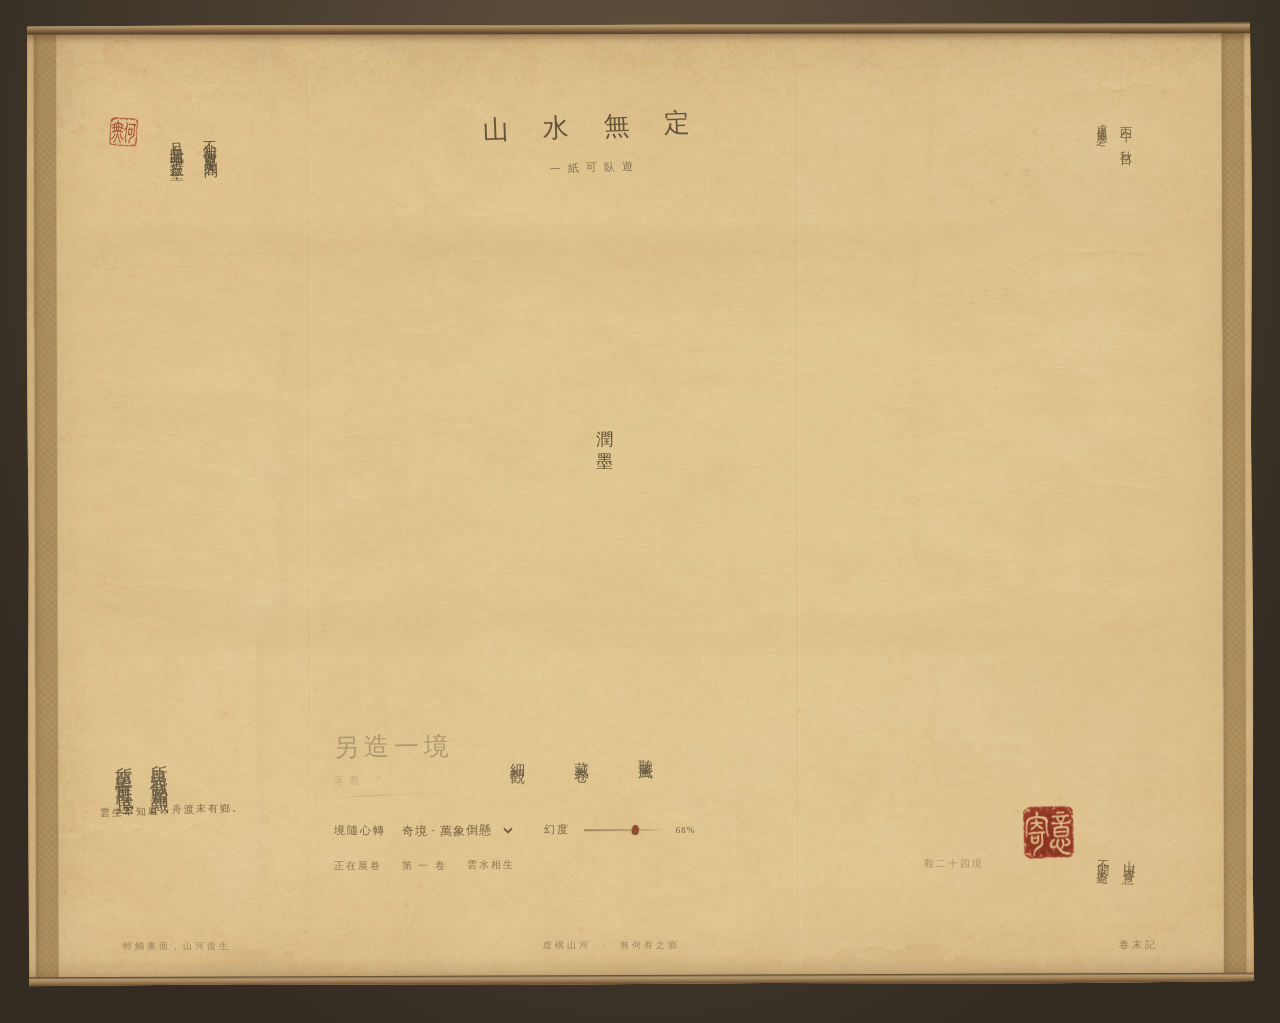
==== index.html @ b5330645 "Create ink scroll website and prepare GitHub Pages publishing" ====
<!doctype html>
<html lang="zh-CN">
<head>
<meta charset="utf-8"><meta name="viewport" content="width=device-width,initial-scale=1"><meta name="theme-color" content="#c9ad75">
<meta name="description" content="无何有之乡。一纸虚构山河，二十四境，同入一卷。"><title>無何有之鄉 · 虚构山河卷</title><link rel="stylesheet" href="style.css">
</head>
<body>
<main class="scroll-page">
  <div class="roller roller-top" aria-hidden="true"></div><div class="roller roller-bottom" aria-hidden="true"></div>
  <div class="silk-edge silk-left" aria-hidden="true"></div><div class="silk-edge silk-right" aria-hidden="true"></div>
  <header class="opening">
    <h1 class="sr-only">無何有之鄉 · 虚构山河卷</h1>
    <div class="opening-note"><span class="small-seal" aria-hidden="true"></span><p>不知何處是人間<br>且向此中尋丘壑</p></div>
    <div class="opening-title"><span>山 水 無 定</span><small>一紙可臥遊</small></div>
    <p class="opening-date">丙午　秋日<br><span>虛構地志之一</span></p>
  </header>
  <section class="artwork" aria-label="虚构山河长卷">
    <div class="canvas-wrap"><canvas id="landscape" width="3200" height="1200" tabindex="0" role="button" aria-label="水墨长卷，点击或按回车另造一境" aria-busy="true"></canvas><div id="transition-label" aria-live="polite">展 卷</div></div>
    <p id="load-error" role="alert" hidden></p>
  </section>
  <section class="closing">
    <div class="afterword"><p>所見皆似曾相識<br>所至皆無可抵達</p><span>雲生不知處，舟渡未有鄉。</span></div>
    <div class="interaction">
      <div class="actions" aria-label="观画操作"><button id="regenerate" disabled>另造一境<span>落墨 ↗</span></button><button id="inspect" disabled>細觀</button><button id="save" disabled>藏卷</button><button id="sound" aria-pressed="false">聽風<span>关闭</span></button></div>
      <div class="composition-tools" aria-label="下卷意境"><label for="mode">境隨心轉</label><select id="mode"><option value="wander">平遠 · 山水相續</option><option value="fold" selected>奇境 · 萬象倒懸</option><option value="rift">幻境 · 天地錯置</option></select><label class="range-label" for="intensity">幻度</label><input id="intensity" type="range" min="0" max="100" value="68"><output id="intensity-value" for="intensity">68%</output></div>
      <div class="quiet-status"><span id="state" role="status">正在展卷</span><span>第 <b id="generation">一</b> 卷</span><span id="composition-name">雲水相生</span><button id="grid" aria-pressed="false"><span>觀二十四境</span></button></div>
    </div>
    <div class="collector-note"><span class="collector-seal" aria-hidden="true"></span><p>山河寄意<br>不問來處</p></div>
  </section>
  <footer><span>輕觸畫面，山河復生</span><span>虛構山河　·　無何有之鄉</span><button id="work-note-toggle" aria-expanded="false" aria-controls="work-note">卷末記</button></footer>
  <p id="work-note" hidden>以《天書》似是而非之意，寄虛構山河於一紙。此為獨立數字作品，非古畫，亦非徐冰作品。水墨圖像由 AI 預先創作，展卷時依山勢、水脈與留白在本機重新造境。</p>
</main>
<dialog id="viewer" aria-labelledby="viewer-title"><div class="viewer-toolbar"><span id="viewer-title">展卷細觀 <small>原大後可左右滑動</small></span><div><button id="zoom-out">全卷</button><button id="zoom-in">原大 ＋</button><button id="viewer-close" aria-label="关闭细观">收卷 ×</button></div></div><div class="viewer-scroll"><img id="detail-image" alt="当前完整水墨画卷"></div></dialog>
<script src="assets/ink-library.js"></script><script src="assets/scroll-materials.js"></script><script src="app.js"></script>
</body></html>
---- style.css ----
:root{--ink:#453b2c;--faded:#86734e;--cinnabar:#883b28;--paper:#d9c18e;--paper-image:none;--seal-image:none;--font:'Kaiti SC',STKaiti,KaiTi,'Noto Serif CJK SC','Songti SC',SimSun,serif}
*{box-sizing:border-box}html{min-width:300px}body{margin:0;color:var(--ink);font-family:var(--font);background:#3d3427;background-image:radial-gradient(ellipse at 50% 20%,#655540 0%,#342c23 80%);padding:24px 0 38px}button,select{font-family:inherit;color:inherit}button{border:0;background:none;cursor:pointer;font-size:15px;padding:9px 7px;letter-spacing:3px}button:disabled{opacity:.32;cursor:wait}button:hover{color:var(--cinnabar)}button:focus-visible,select:focus-visible,canvas:focus-visible{outline:1px dashed #8e4931;outline-offset:7px}.sr-only{position:absolute;width:1px;height:1px;overflow:hidden;clip-path:inset(50%);white-space:nowrap}
.scroll-page{position:relative;isolation:isolate;width:calc(100% - 54px);max-width:1900px;margin:0 auto;min-height:96vh;padding:0 4.8% 30px;background-color:var(--paper);background-image:linear-gradient(90deg,#6c482328,#e4cc8b00 6%,#f5db9b06 47%,#76522419),var(--paper-image);background-size:100% 100%,100% 100%;box-shadow:0 4px 3px #0006,0 18px 45px #0007,inset 0 0 60px #764b2830;border-top:7px solid #8e7150;border-bottom:9px solid #765b3d;transform:rotate(-.16deg);clip-path:polygon(.12% .1%,18% 0,40% .13%,69% 0,86% .1%,99.86% 0,100% 18%,99.85% 43%,100% 65%,99.9% 89%,100% 99.8%,82% 100%,61% 99.88%,39% 100%,17% 99.85%,.08% 100%,0 75%,.13% 54%,0 32%)}
.scroll-page:before{content:'';position:absolute;inset:0;pointer-events:none;z-index:5;background:linear-gradient(180deg,#4f341f36,transparent 18px,transparent calc(100% - 28px),#5a3c242b),linear-gradient(90deg,transparent 22.9%,#63401f0a 23%,#fff0b213 23.12%,transparent 23.3%,transparent 62.7%,#62422510 62.8%,#ffe3a313 62.9%,transparent 63.15%);box-shadow:inset 0 0 2px #63411a77}
.silk-edge{position:absolute;top:0;bottom:0;width:22px;z-index:-1;opacity:.65;background-color:#977847;background-image:repeating-linear-gradient(45deg,#d8bc7828 0 1px,transparent 1px 5px),repeating-linear-gradient(-45deg,#4d3e2224 0 1px,transparent 1px 5px);box-shadow:inset 2px 0 5px #4a331e66,0 0 0 1px #5c452b33}.silk-left{left:8px}.silk-right{right:8px}
.opening{position:relative;height:190px;display:flex;align-items:center;justify-content:space-between;padding:30px 1.8% 0}.opening-note{display:flex;gap:19px;transform:rotate(-1.5deg);align-items:end;opacity:.85}.opening-note p{writing-mode:vertical-rl;line-height:2.4;letter-spacing:4px;font-size:14px;margin:0}.small-seal{display:block;width:33px;height:35px;background-image:var(--seal-image);background-size:300% 200%;background-position:0 0;transform:rotate(5deg);mix-blend-mode:multiply;opacity:.8;margin-bottom:12px}.opening-title{margin:15px 0 0 -12%;transform:rotate(-2deg);text-align:center}.opening-title>span{font-size:26px;letter-spacing:14px;opacity:.8;filter:url('#ink-rough')}.opening-title small{display:block;font-size:11px;letter-spacing:7px;margin-top:16px;opacity:.6}.opening-date{font-size:12px;letter-spacing:4px;line-height:2.1;writing-mode:vertical-rl;transform:rotate(1deg);color:#75613f;margin:0 3% 0 0}.opening-date span{font-size:10px;letter-spacing:3px;margin-right:8px}
.artwork{position:relative;margin:8px -2.4% 0;transform:rotate(.2deg)}.canvas-wrap{position:relative;aspect-ratio:8/3;cursor:crosshair}canvas{display:block;width:100%;height:100%;background:transparent}#transition-label{position:absolute;left:46%;top:45%;writing-mode:vertical-rl;font-size:17px;letter-spacing:9px;color:#5a4731;pointer-events:none;text-shadow:0 0 14px #e4cd9c,0 0 25px #e4cd9c}#transition-label:empty{display:none}#load-error{font-size:12px;color:var(--cinnabar);text-align:center}
.closing{display:flex;justify-content:space-between;align-items:center;gap:35px;margin:38px 1.5% 0}.afterword{transform:rotate(-2.1deg);min-width:135px}.afterword p{writing-mode:vertical-rl;font-size:18px;letter-spacing:5px;line-height:1.95;margin:0 10px 0 0;opacity:.75}.afterword>span{display:block;font-size:10px;letter-spacing:2px;color:#7e6845;margin:18px 0 0 -7px;white-space:nowrap}.interaction{margin:22px 0 0 5%;flex:1;max-width:650px}.actions{display:flex;align-items:center;gap:29px;transform:rotate(-.5deg)}#regenerate{position:relative;font-size:25px;letter-spacing:5px;line-height:1.2;padding:13px 17px 10px 0;white-space:nowrap}#regenerate:after{content:'';position:absolute;bottom:1px;left:1px;width:92%;height:1px;background:linear-gradient(90deg,#785f3b00,#785f3b90 20%,#785f3b18 83%,transparent);transform:rotate(-2deg)}#regenerate span{display:block;font-size:10px;letter-spacing:5px;text-align:left;margin-top:12px;opacity:.6}.actions>button:not(#regenerate){writing-mode:vertical-rl;min-height:62px;font-size:15px;letter-spacing:6px;padding:4px 8px;opacity:.78;transform:rotate(1deg)}#sound span{font-size:9px;letter-spacing:2px;opacity:.6;margin-right:4px}.composition-tools{display:flex;align-items:center;gap:12px;margin:25px 0 0;font-size:11px;flex-wrap:wrap;color:#76603e}.composition-tools label{letter-spacing:2px}.composition-tools select{border:0;background:transparent;font-size:12px;letter-spacing:1px;padding:4px 8px 4px 0;cursor:pointer;max-width:175px}.range-label{margin-left:16px}.composition-tools input{width:78px;accent-color:#7e5a39;cursor:pointer;height:12px}.composition-tools output{font-size:9px;letter-spacing:1px;min-width:25px}.quiet-status{display:flex;align-items:center;gap:20px;color:#8c7550;font-size:10px;letter-spacing:2px;margin:16px 0 0}.quiet-status b{font-weight:400}.quiet-status button{font-size:10px;letter-spacing:2px;padding:0;margin-left:auto;opacity:.65}.collector-note{display:flex;align-items:end;gap:12px;transform:rotate(3deg);margin-right:3%;align-self:end;padding-bottom:6px}.collector-note p{writing-mode:vertical-rl;font-size:12px;letter-spacing:4px;line-height:2.2;margin:0;color:#7a6442}.collector-seal{display:block;width:58px;height:62px;background-image:var(--seal-image);background-size:300% 200%;background-position:100% 100%;mix-blend-mode:multiply;opacity:.85;transform:rotate(-5deg)}
footer{display:flex;justify-content:space-between;gap:20px;margin:65px 3% 0;color:#8c7550;font-size:9px;letter-spacing:3px;align-items:center;opacity:.8}footer span:nth-child(2){margin-right:12%}footer button{font-size:10px;letter-spacing:3px;color:#846c47;padding:2px}#work-note{max-width:550px;margin:23px 4% 0 auto;font-size:11px;letter-spacing:1px;line-height:2.2;color:#806846}
dialog{width:96vw;max-width:1900px;padding:0;background:#d9c18e;border:8px solid #957345;color:var(--ink);box-shadow:0 20px 90px #0008}dialog::backdrop{background:#231c13db;backdrop-filter:blur(5px)}.viewer-toolbar{display:flex;align-items:center;justify-content:space-between;padding:9px 22px;font-size:14px;background:var(--paper-image);background-size:cover}.viewer-toolbar small{color:#806947;font-size:10px;margin-left:18px}.viewer-toolbar button{font-size:12px;margin-left:15px}.viewer-scroll{max-height:82vh;overflow:auto;touch-action:pan-x pan-y}.viewer-scroll img{display:block;width:100%;height:auto}
@media(min-width:1700px){.opening{height:220px}.closing{margin-top:48px}}
@media(max-width:1000px){.closing{gap:18px}.actions{gap:18px}.interaction{margin-left:2%}.collector-note{margin-right:0}.composition-tools{gap:7px}.range-label{margin-left:5px}.composition-tools select{max-width:160px}.quiet-status{gap:12px}.afterword p{font-size:16px}.collector-seal{width:45px;height:48px}.opening-title{margin-left:-3%}}
@media(max-width:700px){body{padding:12px 0 20px}.scroll-page{width:calc(100% - 18px);padding:0 5.2% 23px;min-height:96vh;border-top-width:5px;border-bottom-width:6px}.silk-edge{width:9px}.silk-left{left:3px}.silk-right{right:3px}.opening{height:155px;padding:20px 3% 0}.opening-note{gap:10px}.opening-note p{font-size:10px;letter-spacing:3px;line-height:2}.small-seal{width:24px;height:26px;margin-bottom:4px}.opening-title{margin:23px 0 0 -7%}.opening-title>span{font-size:19px;letter-spacing:5px}.opening-title small{font-size:8px;letter-spacing:3px;margin-top:10px}.opening-date{font-size:9px;letter-spacing:3px;margin:0}.opening-date span{font-size:8px;letter-spacing:2px}.artwork{margin:9px -3.8% 0}.canvas-wrap{aspect-ratio:8/3}.closing{margin:27px 2% 0;display:grid;grid-template-columns:1fr 1fr;gap:25px 5px}.interaction{grid-column:1/-1;grid-row:1;margin:0 5px}.actions{justify-content:space-between;gap:10px}#regenerate{font-size:23px;letter-spacing:4px;padding-top:5px}#regenerate span{font-size:8px;letter-spacing:4px}.actions>button:not(#regenerate){font-size:13px;letter-spacing:4px;min-height:52px;padding:4px}#sound span{font-size:8px}.composition-tools{font-size:10px;margin-top:19px;gap:4px}.composition-tools label{letter-spacing:1px}.composition-tools select{font-size:10px;max-width:130px;padding-right:2px}.composition-tools input{width:48px}.composition-tools output{font-size:8px;min-width:20px}.range-label{margin-left:auto}.quiet-status{font-size:8px;gap:9px;letter-spacing:1px;margin-top:16px}.quiet-status button{font-size:8px;letter-spacing:1px}.afterword{min-width:0;margin:5px 0 0 12px}.afterword p{font-size:14px;letter-spacing:3px;line-height:2}.afterword>span{font-size:7px;letter-spacing:1px;margin-top:12px}.collector-note{justify-self:end;margin-right:7px;padding-bottom:20px}.collector-note p{font-size:10px;letter-spacing:3px}.collector-seal{width:44px;height:47px}footer{margin:35px 3% 0;font-size:7px;letter-spacing:1px;gap:8px}footer span:nth-child(2){display:none}footer button{font-size:8px;letter-spacing:2px}#work-note{font-size:10px;margin:18px 5px 0}.viewer-toolbar{padding:8px;font-size:11px;gap:10px}.viewer-toolbar small{display:none}.viewer-toolbar button{font-size:10px;margin-left:4px;padding:7px 3px;letter-spacing:1px}dialog{width:98vw;border-width:4px}#transition-label{font-size:10px;letter-spacing:5px}}
.scroll-page{background-image:linear-gradient(rgba(218,205,174,.66),rgba(218,205,174,.66)),linear-gradient(90deg,#6c482328,transparent 6%,#f5db9b06 47%,#76522419),var(--paper-image)}
.canvas-wrap{-webkit-mask-image:linear-gradient(180deg,transparent,#000 7%,#000 93%,transparent),linear-gradient(90deg,transparent,#000 4%,#000 96%,transparent);mask-image:linear-gradient(180deg,transparent,#000 7%,#000 93%,transparent),linear-gradient(90deg,transparent,#000 4%,#000 96%,transparent);-webkit-mask-composite:source-in;mask-composite:intersect}
.roller{position:absolute;left:0;right:0;height:11px;z-index:8;background:linear-gradient(180deg,#55412d,#b29a6f 22%,#aa8b60 37%,#795a39 72%,#513d29);box-shadow:0 3px 7px #593c2866}.roller-top{top:-1px;transform:rotate(.1deg)}.roller-bottom{bottom:-1px;transform:rotate(-.06deg)}.scroll-page{border-top:0;border-bottom:0}.composition-tools input{-webkit-appearance:none;appearance:none;height:2px;background:linear-gradient(90deg,#6e4c2a88,#96754555 80%,#8f6f410a);border:0;outline-offset:8px}.composition-tools input::-webkit-slider-thumb{-webkit-appearance:none;width:7px;height:10px;background:#8e4f30;border-radius:40% 55% 35% 45%;transform:rotate(12deg);box-shadow:0 0 2px #6c422166}.composition-tools input::-moz-range-thumb{width:7px;height:10px;border:0;background:#8e4f30;border-radius:40%}.composition-tools input::-moz-range-track{background:#99713c55;height:1px}
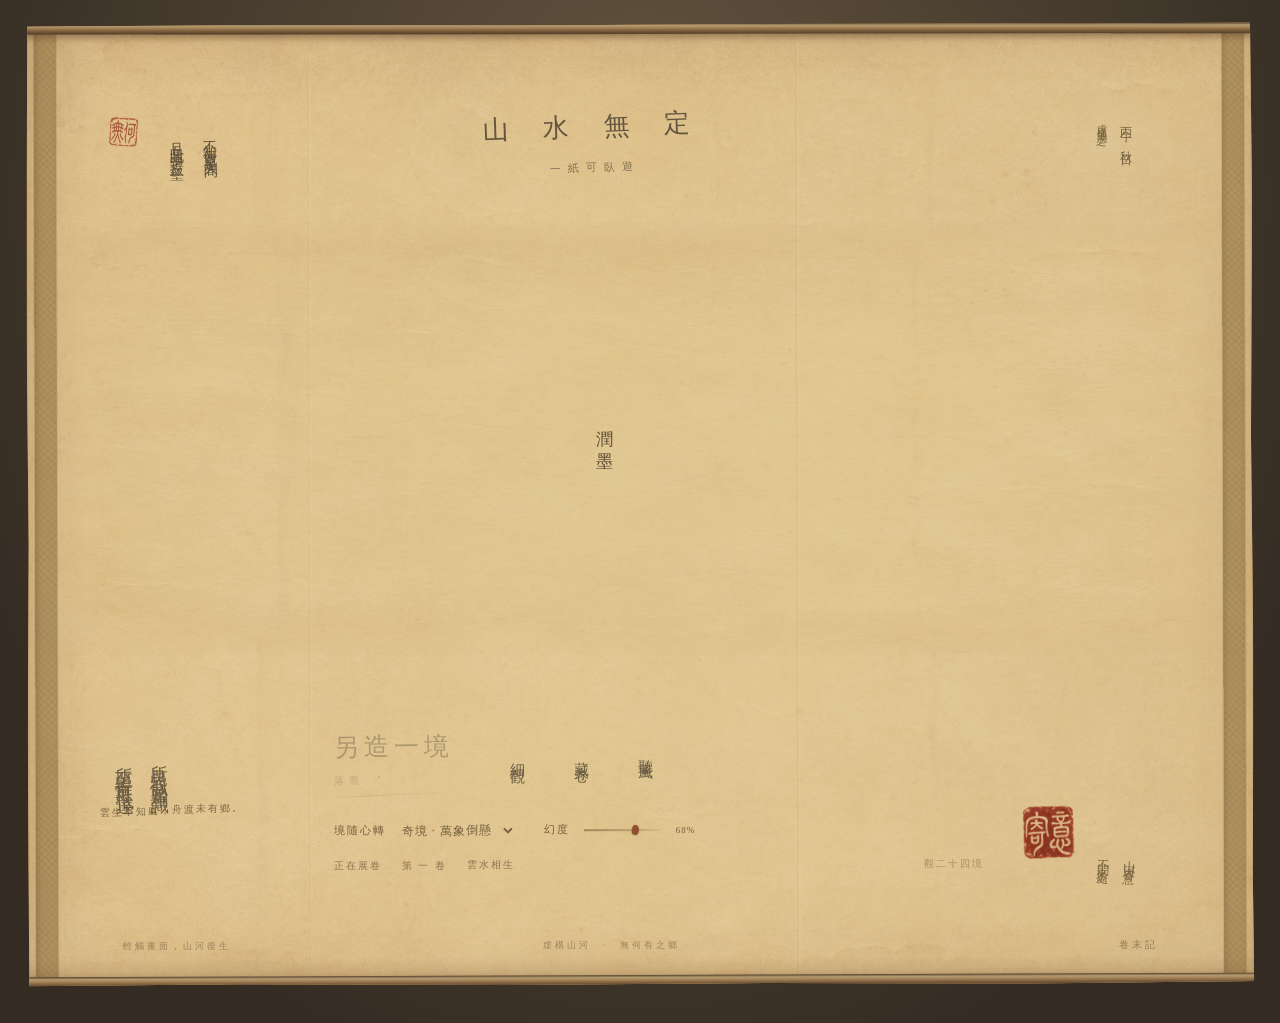
==== commit 4a9df25a: "Weave mythical ink passages and add mobile handscroll navigation" ====
--- a/index.html
+++ b/index.html
@@ -2,7 +2,7 @@
 <html lang="zh-CN">
 <head>
 <meta charset="utf-8"><meta name="viewport" content="width=device-width,initial-scale=1"><meta name="theme-color" content="#c9ad75">
-<meta name="description" content="无何有之乡。一纸虚构山河，二十四境，同入一卷。"><title>無何有之鄉 · 虚构山河卷</title><link rel="stylesheet" href="style.css">
+<meta name="description" content="无何有之乡。一纸虚构山河，二十四境，同入一卷。"><title>無何有之鄉 · 虚构山河卷</title><link rel="stylesheet" href="style.css?v=mist-4">
 </head>
 <body>
 <main class="scroll-page">
@@ -15,7 +15,8 @@
     <p class="opening-date">丙午　秋日<br><span>虛構地志之一</span></p>
   </header>
   <section class="artwork" aria-label="虚构山河长卷">
-    <div class="canvas-wrap"><canvas id="landscape" width="3200" height="1200" tabindex="0" role="button" aria-label="水墨长卷，点击或按回车另造一境" aria-busy="true"></canvas><div id="transition-label" aria-live="polite">展 卷</div></div>
+    <div class="painting-viewport" id="painting-viewport" tabindex="0" role="region" aria-label="长卷游观区域，手机可左右滑动"><div class="canvas-wrap"><canvas id="landscape" width="3200" height="1200" tabindex="0" role="button" aria-label="水墨长卷，点击或按回车另造一境" aria-busy="true"></canvas><div id="transition-label" aria-live="polite">展 卷</div></div></div>
+    <div class="mobile-navigation"><span>左右展卷，輕觸造境</span><button id="miniature" aria-label="点击缩略图定位画卷"><canvas id="miniature-canvas" width="320" height="120" aria-hidden="true"></canvas><i id="navigator-window" aria-hidden="true"></i></button><button id="overview-toggle" aria-pressed="false">全卷</button></div>
     <p id="load-error" role="alert" hidden></p>
   </section>
   <section class="closing">
@@ -31,5 +32,5 @@
   <p id="work-note" hidden>以《天書》似是而非之意，寄虛構山河於一紙。此為獨立數字作品，非古畫，亦非徐冰作品。水墨圖像由 AI 預先創作，展卷時依山勢、水脈與留白在本機重新造境。</p>
 </main>
 <dialog id="viewer" aria-labelledby="viewer-title"><div class="viewer-toolbar"><span id="viewer-title">展卷細觀 <small>原大後可左右滑動</small></span><div><button id="zoom-out">全卷</button><button id="zoom-in">原大 ＋</button><button id="viewer-close" aria-label="关闭细观">收卷 ×</button></div></div><div class="viewer-scroll"><img id="detail-image" alt="当前完整水墨画卷"></div></dialog>
-<script src="assets/ink-library.js"></script><script src="assets/scroll-materials.js"></script><script src="app.js"></script>
+<script src="assets/ink-library.js"></script><script src="assets/scroll-materials.js"></script><script src="assets/wonders-library.js"></script><script src="app.js?v=mist-4"></script>
 </body></html>
--- a/style.css
+++ b/style.css
@@ -14,3 +14,24 @@
 .scroll-page{background-image:linear-gradient(rgba(218,205,174,.66),rgba(218,205,174,.66)),linear-gradient(90deg,#6c482328,transparent 6%,#f5db9b06 47%,#76522419),var(--paper-image)}
 .canvas-wrap{-webkit-mask-image:linear-gradient(180deg,transparent,#000 7%,#000 93%,transparent),linear-gradient(90deg,transparent,#000 4%,#000 96%,transparent);mask-image:linear-gradient(180deg,transparent,#000 7%,#000 93%,transparent),linear-gradient(90deg,transparent,#000 4%,#000 96%,transparent);-webkit-mask-composite:source-in;mask-composite:intersect}
 .roller{position:absolute;left:0;right:0;height:11px;z-index:8;background:linear-gradient(180deg,#55412d,#b29a6f 22%,#aa8b60 37%,#795a39 72%,#513d29);box-shadow:0 3px 7px #593c2866}.roller-top{top:-1px;transform:rotate(.1deg)}.roller-bottom{bottom:-1px;transform:rotate(-.06deg)}.scroll-page{border-top:0;border-bottom:0}.composition-tools input{-webkit-appearance:none;appearance:none;height:2px;background:linear-gradient(90deg,#6e4c2a88,#96754555 80%,#8f6f410a);border:0;outline-offset:8px}.composition-tools input::-webkit-slider-thumb{-webkit-appearance:none;width:7px;height:10px;background:#8e4f30;border-radius:40% 55% 35% 45%;transform:rotate(12deg);box-shadow:0 0 2px #6c422166}.composition-tools input::-moz-range-thumb{width:7px;height:10px;border:0;background:#8e4f30;border-radius:40%}.composition-tools input::-moz-range-track{background:#99713c55;height:1px}
+/* One composition, two reading distances: desktop panorama, handheld scroll. */
+.painting-viewport{position:relative;width:100%;overflow:hidden}.mobile-navigation{display:none}
+@media(max-width:700px){
+  .opening{height:112px;padding-top:13px}.opening-note p{font-size:9px;letter-spacing:2px}.opening-date{font-size:8px}.opening-title{margin-top:7px}.opening-title small{margin-top:7px}.small-seal{width:20px;height:22px}
+  .painting-viewport{overflow-x:auto;overflow-y:hidden;overscroll-behavior-x:contain;touch-action:pan-x pan-y;scrollbar-width:none;-webkit-overflow-scrolling:touch}
+  .painting-viewport::-webkit-scrollbar{display:none}
+  .painting-viewport .canvas-wrap{--view-height:clamp(330px,54vh,540px);height:var(--view-height);width:calc(var(--view-height) * 8 / 3);min-width:100%;aspect-ratio:8/3;cursor:grab;-webkit-mask-image:linear-gradient(180deg,transparent,#000 6%,#000 94%,transparent);mask-image:linear-gradient(180deg,transparent,#000 6%,#000 94%,transparent)}
+  .painting-viewport:active .canvas-wrap{cursor:grabbing}
+  .painting-viewport.overview .canvas-wrap{width:100%;height:auto;min-width:0;aspect-ratio:8/3}
+  .mobile-navigation{display:flex;align-items:center;justify-content:space-between;gap:10px;padding:11px 9px 0;color:#7e6845;font-size:9px;letter-spacing:1px}
+  .mobile-navigation>span{max-width:125px;line-height:1.7}
+  #overview-toggle{font-size:12px;letter-spacing:2px;min-height:42px;padding:8px 5px;white-space:nowrap}
+  #miniature{position:relative;width:104px;height:39px;padding:0;flex-shrink:0;opacity:.85;border-bottom:1px solid #86683b66;touch-action:manipulation}
+  #miniature-canvas{width:100%;height:100%;display:block;pointer-events:none}
+  #navigator-window{position:absolute;top:1px;bottom:1px;left:0;width:30%;border:1px solid #8b4e2d99;background:#e8d7ae15;box-shadow:0 0 4px #eee0b455 inset;pointer-events:none}
+  .closing{margin-top:20px}.canvas-wrap #transition-label{left:50%;font-size:13px}
+}
+@media(max-width:360px){.mobile-navigation{font-size:8px;gap:5px}#miniature{width:86px;height:32px}.composition-tools{gap:3px}.composition-tools select{max-width:122px}}
+@media(max-width:1000px) and (max-height:550px){.opening{height:108px}.closing{margin-top:15px}}
+
+@supports(height:1svh){@media(max-width:700px){.painting-viewport .canvas-wrap{--view-height:clamp(330px,54svh,540px)}}}
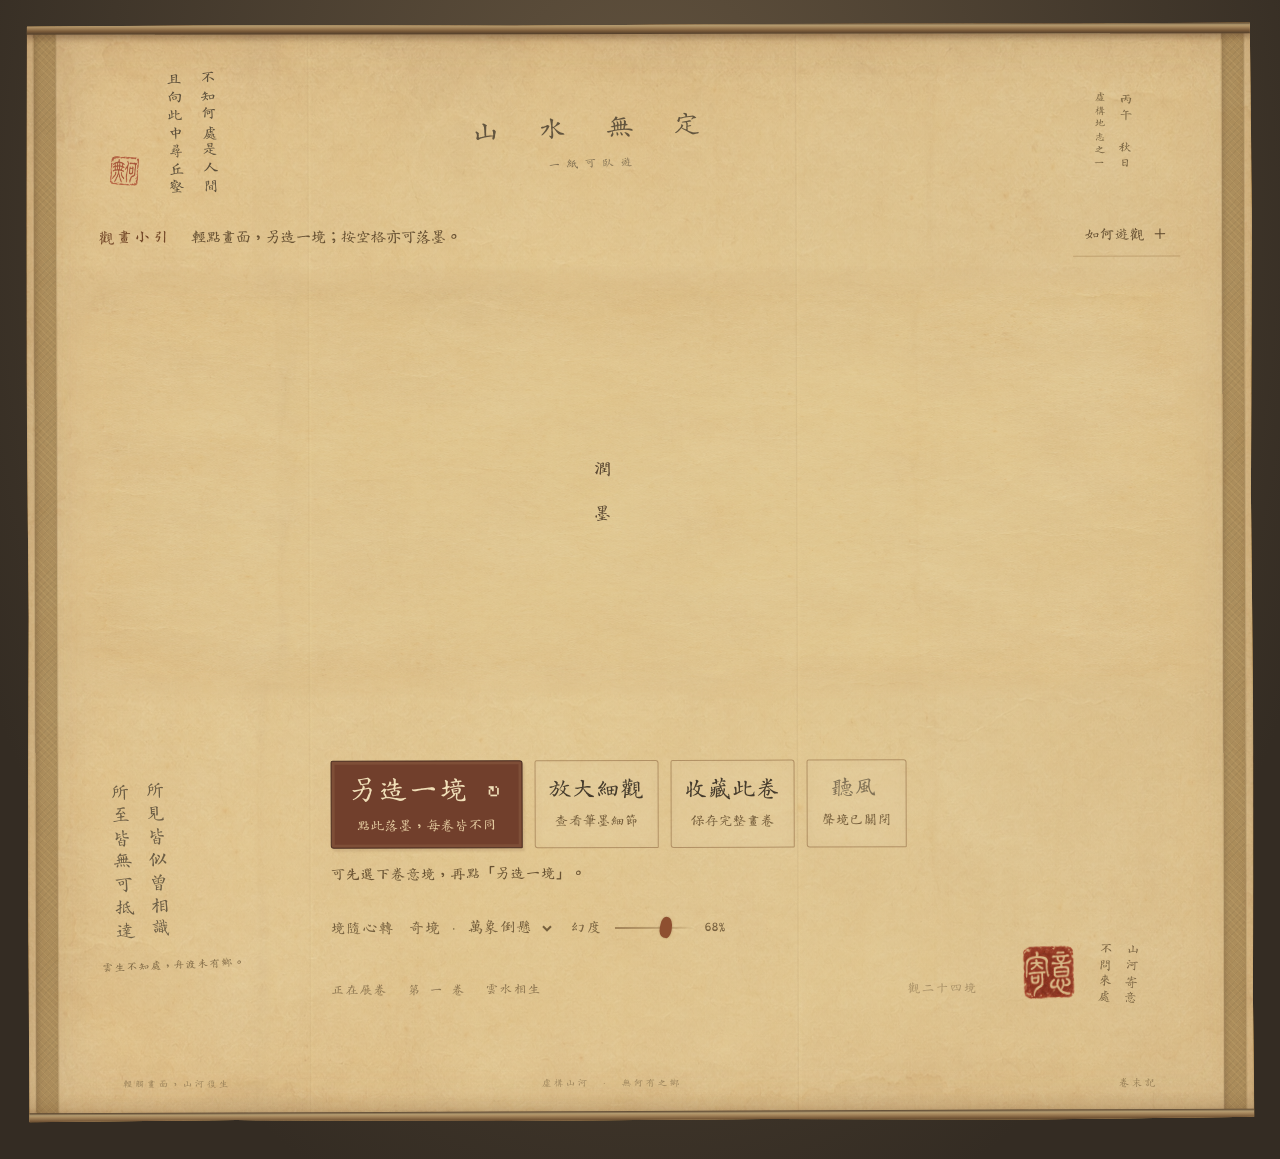
==== commit 9f311dd4: "Repaint landscape with expressive ink and improve regular-script controls" ====
--- a/index.html
+++ b/index.html
@@ -2,7 +2,7 @@
 <html lang="zh-CN">
 <head>
 <meta charset="utf-8"><meta name="viewport" content="width=device-width,initial-scale=1"><meta name="theme-color" content="#c9ad75">
-<meta name="description" content="无何有之乡。一纸虚构山河，二十四境，同入一卷。"><title>無何有之鄉 · 虚构山河卷</title><link rel="stylesheet" href="style.css?v=mist-4">
+<meta name="description" content="无何有之乡。一纸虚构山河，二十四境，同入一卷。"><title>無何有之鄉 · 虚构山河卷</title><link rel="stylesheet" href="style.css?v=brush-5">
 </head>
 <body>
 <main class="scroll-page">
@@ -14,6 +14,11 @@
     <div class="opening-title"><span>山 水 無 定</span><small>一紙可臥遊</small></div>
     <p class="opening-date">丙午　秋日<br><span>虛構地志之一</span></p>
   </header>
+  <section class="view-guide" aria-label="观画指引">
+    <p><b>觀畫小引</b><span class="desktop-guide">輕點畫面，另造一境；按空格亦可落墨。</span><span class="phone-guide">左右滑動游觀，輕點畫面即可另造一境。</span></p>
+    <button id="guide-toggle" aria-expanded="false" aria-controls="guide-details">如何遊觀 ＋</button>
+    <div id="guide-details" hidden><p>一、點「另造一境」，二十四境同時重生。<br>二、手機可左右滑動畫卷，點「全卷」看完整構圖。<br>三、點「放大細觀」看筆觸，點「收藏此卷」保存整幅畫。<br>四、下方可選平遠、奇境或幻境；選好後再造一卷。</p></div>
+  </section>
   <section class="artwork" aria-label="虚构山河长卷">
     <div class="painting-viewport" id="painting-viewport" tabindex="0" role="region" aria-label="长卷游观区域，手机可左右滑动"><div class="canvas-wrap"><canvas id="landscape" width="3200" height="1200" tabindex="0" role="button" aria-label="水墨长卷，点击或按回车另造一境" aria-busy="true"></canvas><div id="transition-label" aria-live="polite">展 卷</div></div></div>
     <div class="mobile-navigation"><span>左右展卷，輕觸造境</span><button id="miniature" aria-label="点击缩略图定位画卷"><canvas id="miniature-canvas" width="320" height="120" aria-hidden="true"></canvas><i id="navigator-window" aria-hidden="true"></i></button><button id="overview-toggle" aria-pressed="false">全卷</button></div>
@@ -22,8 +27,17 @@
   <section class="closing">
     <div class="afterword"><p>所見皆似曾相識<br>所至皆無可抵達</p><span>雲生不知處，舟渡未有鄉。</span></div>
     <div class="interaction">
-      <div class="actions" aria-label="观画操作"><button id="regenerate" disabled>另造一境<span>落墨 ↗</span></button><button id="inspect" disabled>細觀</button><button id="save" disabled>藏卷</button><button id="sound" aria-pressed="false">聽風<span>关闭</span></button></div>
-      <div class="composition-tools" aria-label="下卷意境"><label for="mode">境隨心轉</label><select id="mode"><option value="wander">平遠 · 山水相續</option><option value="fold" selected>奇境 · 萬象倒懸</option><option value="rift">幻境 · 天地錯置</option></select><label class="range-label" for="intensity">幻度</label><input id="intensity" type="range" min="0" max="100" value="68"><output id="intensity-value" for="intensity">68%</output></div>
+      <div class="actions" aria-label="观画操作">
+        <button id="regenerate" disabled><span class="action-title">另造一境 ↻</span><small>點此落墨，每卷皆不同</small></button>
+        <button id="inspect" disabled><span class="action-title">放大細觀</span><small>查看筆墨細節</small></button>
+        <button id="save" disabled><span class="action-title">收藏此卷</span><small>保存完整畫卷</small></button>
+        <button id="sound" aria-pressed="false"><span class="action-title">聽風</span><small id="sound-status">聲境已關閉</small></button>
+      </div>
+      <p class="action-hint">可先選下卷意境，再點「另造一境」。</p>
+      <div class="composition-tools" aria-label="下卷意境">
+        <div class="choice-group"><label for="mode">境隨心轉</label><select id="mode"><option value="wander">平遠 · 山水相續</option><option value="fold" selected>奇境 · 萬象倒懸</option><option value="rift">幻境 · 天地錯置</option></select></div>
+        <div class="choice-group"><label class="range-label" for="intensity">幻度</label><input id="intensity" type="range" min="0" max="100" value="68"><output id="intensity-value" for="intensity">68%</output></div>
+      </div>
       <div class="quiet-status"><span id="state" role="status">正在展卷</span><span>第 <b id="generation">一</b> 卷</span><span id="composition-name">雲水相生</span><button id="grid" aria-pressed="false"><span>觀二十四境</span></button></div>
     </div>
     <div class="collector-note"><span class="collector-seal" aria-hidden="true"></span><p>山河寄意<br>不問來處</p></div>
@@ -32,5 +46,5 @@
   <p id="work-note" hidden>以《天書》似是而非之意，寄虛構山河於一紙。此為獨立數字作品，非古畫，亦非徐冰作品。水墨圖像由 AI 預先創作，展卷時依山勢、水脈與留白在本機重新造境。</p>
 </main>
 <dialog id="viewer" aria-labelledby="viewer-title"><div class="viewer-toolbar"><span id="viewer-title">展卷細觀 <small>原大後可左右滑動</small></span><div><button id="zoom-out">全卷</button><button id="zoom-in">原大 ＋</button><button id="viewer-close" aria-label="关闭细观">收卷 ×</button></div></div><div class="viewer-scroll"><img id="detail-image" alt="当前完整水墨画卷"></div></dialog>
-<script src="assets/ink-library.js"></script><script src="assets/scroll-materials.js"></script><script src="assets/wonders-library.js"></script><script src="app.js?v=mist-4"></script>
+<script src="assets/font-library.js?v=brush-5"></script><script src="assets/ink-library.js?v=brush-5"></script><script src="assets/scroll-materials.js?v=brush-5"></script><script src="assets/wonders-library.js?v=brush-5"></script><script src="app.js?v=brush-5"></script>
 </body></html>
--- a/style.css
+++ b/style.css
@@ -35,3 +35,29 @@
 @media(max-width:1000px) and (max-height:550px){.opening{height:108px}.closing{margin-top:15px}}
 
 @supports(height:1svh){@media(max-width:700px){.painting-viewport .canvas-wrap{--view-height:clamp(330px,54svh,540px)}}}
+/* Clear interaction marks, set in a locally embedded, upright regular script. */
+:root{--font:'Atlas ZhengKai','Kaiti SC',STKaiti,KaiTi,serif}
+.view-guide{position:relative;margin:0 1% 8px;color:#665032;font-size:15px;line-height:1.8;display:flex;align-items:center;justify-content:space-between;flex-wrap:wrap;gap:7px 18px}
+.view-guide>p{margin:0}.view-guide b{font-weight:400;letter-spacing:3px;color:#714526;margin-right:20px}.phone-guide{display:none}.view-guide button{font-size:14px;letter-spacing:1px;min-height:44px;padding:8px 12px;border-bottom:1px solid #97724366}.view-guide button[aria-expanded=true]{color:#8b3b27}
+#guide-details{width:100%;font-size:15px;line-height:2.1;padding:10px 18px;margin:0 0 9px;background:#e7d6aa44;border-left:2px solid #956b3c66}#guide-details p{margin:0}
+.interaction{max-width:720px}.actions{gap:12px;flex-wrap:wrap;align-items:stretch;transform:none}
+.actions>button,#regenerate{display:flex;flex-direction:column;justify-content:center;align-items:center;writing-mode:horizontal-tb;min-height:78px;min-width:123px;padding:12px 13px;border:1px solid #87613988;border-radius:2px 3px 1px 3px;box-shadow:inset 0 0 12px #61451c08;background:#e7d6ae38;letter-spacing:2px;transform:none;opacity:1}
+.actions>button:not(#regenerate){writing-mode:horizontal-tb;min-height:78px;font-size:20px;letter-spacing:2px;padding:12px 13px;transform:none;opacity:1}
+.actions .action-title,#regenerate .action-title{display:block;font-size:22px;line-height:1.3;letter-spacing:2px;margin:0;text-align:center;opacity:1}
+.actions small,#regenerate small,#sound #sound-status{display:block;font:13px/1.6 var(--font);letter-spacing:1px;color:#725b39;margin:7px 0 0;opacity:1}
+.actions #regenerate{min-width:192px;background:#713f2c;color:#f0dfb8;border:1px solid #4e3124;box-shadow:inset 0 0 0 3px #d9ba7f20,2px 3px 2px #64412520}
+#regenerate .action-title{font-size:27px;letter-spacing:3px}#regenerate small{color:#e5cca1}#regenerate:after{display:none}
+.actions #sound{min-width:100px}#sound .action-title{font-size:21px}#sound[aria-pressed=true]{background:#b8996240;border-color:#754931}
+.actions>button:hover:not(:disabled){background:#e4c98b88;border-color:#71452c;color:#5c3425}.actions #regenerate:hover:not(:disabled){background:#8b4d32;color:#f4e5c4}
+.actions>button:disabled{opacity:.42}.action-hint{font-size:14px;line-height:1.8;letter-spacing:1px;color:#695333;margin:13px 0 0}
+.composition-tools{margin-top:17px;font-size:14px;gap:11px}.composition-tools select{font-size:15px;min-height:44px;padding:8px 7px 8px 0;max-width:205px}.composition-tools input{height:44px;min-width:78px;background-size:100% 2px;background-repeat:no-repeat;background-position:center}.composition-tools input::-webkit-slider-thumb{width:12px;height:21px}.composition-tools input::-moz-range-thumb{width:12px;height:21px}.composition-tools output{font-size:12px;min-width:33px}.quiet-status{font-size:12px}.quiet-status button{font-size:12px;min-height:44px;padding:8px}
+@media(max-width:1000px){.actions>button:not(#regenerate),.actions>button{min-width:110px}.actions #regenerate{min-width:175px}.actions{gap:9px}.actions #sound{min-width:94px}.actions .action-title{font-size:20px}.collector-note{display:none}}
+@media(max-width:700px){
+ .view-guide{font-size:13px;line-height:1.8;gap:0;margin:0 3px 4px}.desktop-guide{display:none}.phone-guide{display:inline}.view-guide b{font-size:14px;letter-spacing:2px;margin-right:8px}.view-guide>p{max-width:calc(100% - 90px)}.view-guide button{font-size:12px;padding:7px 5px;min-width:80px}.view-guide #guide-details{font-size:13px;padding:9px 10px}
+ .interaction{margin:0}.actions{display:grid;grid-template-columns:repeat(3,minmax(0,1fr));gap:10px 7px;width:100%}.actions>button,.actions>button:not(#regenerate){min-width:0;min-height:75px;padding:11px 4px;letter-spacing:1px}.actions #regenerate{grid-column:1/-1;min-width:0;min-height:82px;padding:12px 8px}.actions #sound{min-width:0}.actions .action-title,.actions #sound .action-title{font-size:19px;letter-spacing:1px}.actions #regenerate .action-title{font-size:27px;letter-spacing:4px}.actions small,#regenerate small,#sound #sound-status{font-size:11px;letter-spacing:0;margin-top:7px}
+ .action-hint{font-size:12px;margin-top:10px}.composition-tools{font-size:13px;gap:5px;margin-top:10px}.composition-tools label{font-size:13px;letter-spacing:1px}.composition-tools select{font-size:13px;max-width:160px;min-height:44px}.composition-tools input{width:65px;min-width:55px;height:44px}.composition-tools output{font-size:11px;min-width:30px}.composition-tools .range-label{margin-left:auto}.quiet-status{font-size:10px;gap:8px;margin-top:6px;flex-wrap:wrap}.quiet-status button{font-size:11px;min-height:44px;letter-spacing:1px;margin-left:auto}
+ .mobile-navigation{font-size:11px;gap:9px;padding-top:9px}.mobile-navigation>span{max-width:112px}.mobile-navigation #overview-toggle{min-width:64px;min-height:46px;border:1px solid #87613977;border-radius:2px;background:#e9d7ac44;font-size:16px;padding:9px 6px;letter-spacing:1px}#miniature{height:44px;width:110px}.closing{margin-top:18px}.afterword{grid-row:2}.collector-note{display:flex;grid-row:2}.viewer-toolbar button{min-height:44px;font-size:14px;letter-spacing:1px;padding:8px}.viewer-toolbar{font-size:14px}
+}
+@media(max-width:360px){.actions .action-title,.actions #sound .action-title{font-size:18px}.composition-tools select{max-width:148px}.composition-tools .range-label{margin-left:0}.view-guide{font-size:12px}.mobile-navigation{font-size:10px}#miniature{width:88px;height:44px}}
+.choice-group{display:flex;align-items:center;gap:10px;white-space:nowrap}.choice-group .range-label{margin-left:5px}.choice-group output{white-space:nowrap;flex-shrink:0}
+@media(max-width:700px){.composition-tools{gap:6px 10px}.choice-group{gap:5px}.choice-group .range-label{margin-left:0}.choice-group select{max-width:128px}.choice-group input{min-width:50px;width:55px}.choice-group output{min-width:28px}}
